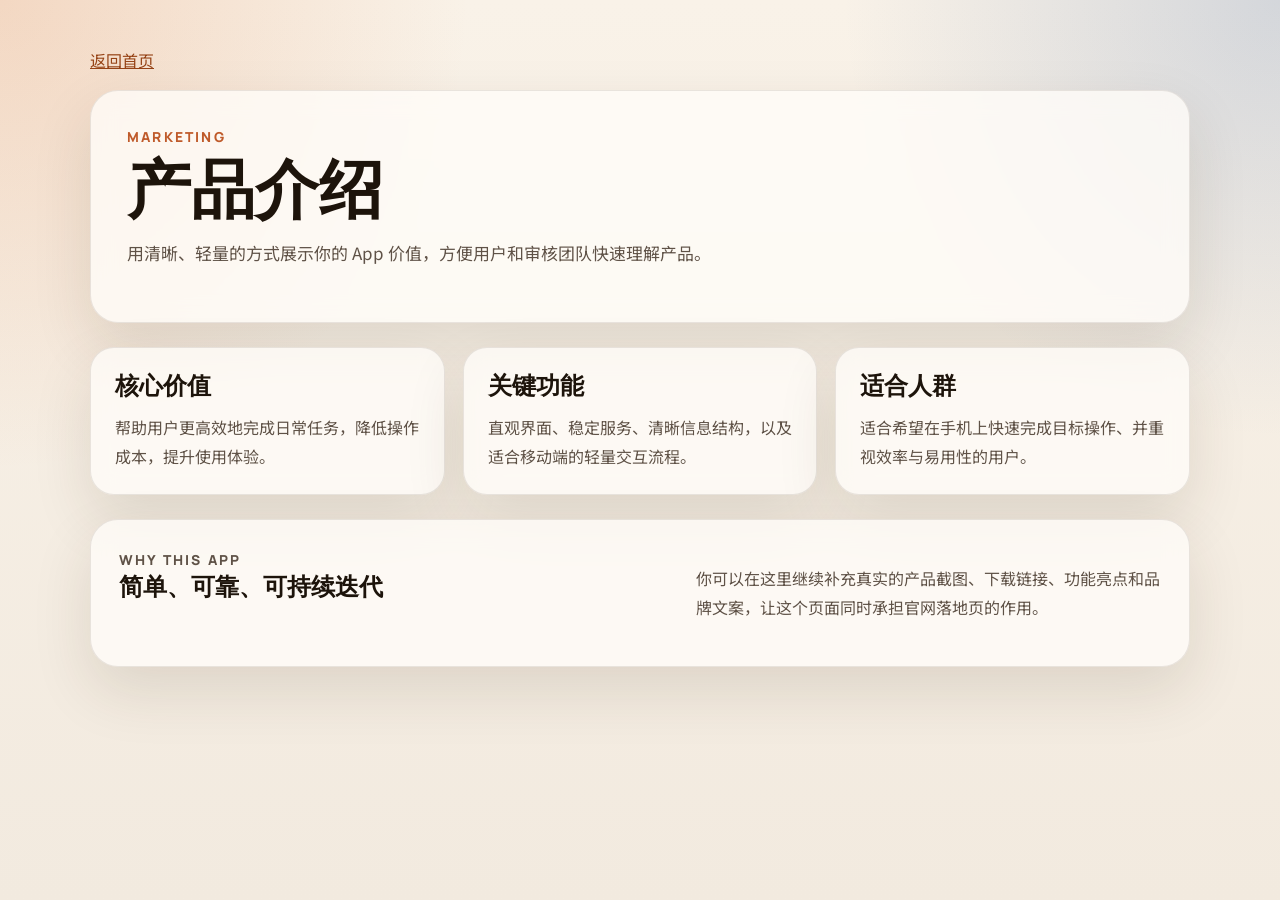
==== marketing.html @ 6fd3459d "Initial support site" ====
<!DOCTYPE html>
<html lang="zh-CN">
<head>
  <meta charset="UTF-8">
  <meta name="viewport" content="width=device-width, initial-scale=1.0">
  <title>产品介绍 | RWoody Labs</title>
  <meta name="description" content="Product marketing page for apps by RWoody Labs.">
  <link rel="preconnect" href="https://fonts.googleapis.com">
  <link rel="preconnect" href="https://fonts.gstatic.com" crossorigin>
  <link href="https://fonts.googleapis.com/css2?family=Manrope:wght@400;500;700;800&family=Noto+Sans+SC:wght@400;500;700&display=swap" rel="stylesheet">
  <link rel="stylesheet" href="styles.css">
</head>
<body>
  <main class="shell inner-page">
    <a class="back-link" href="/index.html">返回首页</a>
    <section class="page-header">
      <p class="eyebrow">Marketing</p>
      <h1>产品介绍</h1>
      <p class="lead">用清晰、轻量的方式展示你的 App 价值，方便用户和审核团队快速理解产品。</p>
    </section>

    <section class="grid">
      <article class="card">
        <h2>核心价值</h2>
        <p>帮助用户更高效地完成日常任务，降低操作成本，提升使用体验。</p>
      </article>
      <article class="card">
        <h2>关键功能</h2>
        <p>直观界面、稳定服务、清晰信息结构，以及适合移动端的轻量交互流程。</p>
      </article>
      <article class="card">
        <h2>适合人群</h2>
        <p>适合希望在手机上快速完成目标操作、并重视效率与易用性的用户。</p>
      </article>
    </section>

    <section class="feature-band">
      <div>
        <p class="eyebrow">Why This App</p>
        <h2>简单、可靠、可持续迭代</h2>
      </div>
      <p>你可以在这里继续补充真实的产品截图、下载链接、功能亮点和品牌文案，让这个页面同时承担官网落地页的作用。</p>
    </section>
  </main>
</body>
</html>
---- styles.css ----
:root {
  --bg: #f6efe4;
  --bg-strong: radial-gradient(circle at top left, rgba(222, 122, 61, 0.22), transparent 30%),
    radial-gradient(circle at top right, rgba(44, 90, 160, 0.18), transparent 28%),
    linear-gradient(180deg, #f9f2e8 0%, #f2eadf 100%);
  --surface: rgba(255, 253, 249, 0.78);
  --surface-border: rgba(53, 36, 19, 0.1);
  --text: #1d140b;
  --muted: #5f5247;
  --accent: #bf5a2a;
  --accent-dark: #964316;
  --shadow: 0 24px 60px rgba(61, 39, 18, 0.12);
}

* {
  box-sizing: border-box;
}

body {
  margin: 0;
  min-height: 100vh;
  font-family: "Noto Sans SC", sans-serif;
  color: var(--text);
  background: var(--bg-strong);
}

a {
  color: var(--accent-dark);
}

.shell {
  width: min(1100px, calc(100% - 32px));
  margin: 0 auto;
  padding: 48px 0 72px;
}

.hero,
.page-header,
.card,
.feature-band {
  backdrop-filter: blur(12px);
  background: var(--surface);
  border: 1px solid var(--surface-border);
  box-shadow: var(--shadow);
}

.hero,
.page-header {
  border-radius: 28px;
  padding: 36px;
}

.hero h1,
.page-header h1,
.feature-band h2,
.card h2 {
  margin: 0;
  font-family: "Manrope", sans-serif;
  line-height: 1.05;
}

.hero h1,
.page-header h1 {
  font-size: clamp(2.6rem, 5vw, 4.8rem);
  margin-top: 8px;
}

.eyebrow {
  margin: 0;
  font-family: "Manrope", sans-serif;
  font-size: 0.86rem;
  font-weight: 800;
  letter-spacing: 0.16em;
  text-transform: uppercase;
  color: var(--accent);
}

.lead {
  max-width: 780px;
  font-size: 1.06rem;
  line-height: 1.8;
  color: var(--muted);
}

.hero-actions {
  display: flex;
  flex-wrap: wrap;
  gap: 12px;
  margin-top: 28px;
}

.button {
  display: inline-flex;
  align-items: center;
  justify-content: center;
  min-height: 48px;
  padding: 0 18px;
  border-radius: 999px;
  border: 1px solid rgba(150, 67, 22, 0.18);
  color: var(--accent-dark);
  text-decoration: none;
  background: rgba(255, 255, 255, 0.5);
}

.button.primary {
  background: var(--accent);
  color: #fffaf3;
}

.grid {
  display: grid;
  grid-template-columns: repeat(3, minmax(0, 1fr));
  gap: 18px;
  margin-top: 24px;
}

.grid.single {
  grid-template-columns: 1fr;
}

.card {
  border-radius: 24px;
  padding: 24px;
}

.card p {
  margin-bottom: 0;
  line-height: 1.8;
  color: var(--muted);
}

.back-link {
  display: inline-block;
  margin-bottom: 18px;
}

.inner-page .page-header {
  margin-bottom: 24px;
}

.feature-band {
  display: grid;
  grid-template-columns: 1.2fr 1fr;
  gap: 20px;
  margin-top: 24px;
  border-radius: 28px;
  padding: 28px;
}

.feature-band p {
  line-height: 1.8;
  color: var(--muted);
}

.prose h2 {
  margin-top: 24px;
  font-size: 1.3rem;
}

@media (max-width: 900px) {
  .grid,
  .feature-band {
    grid-template-columns: 1fr;
  }

  .hero,
  .page-header,
  .card,
  .feature-band {
    border-radius: 22px;
  }
}
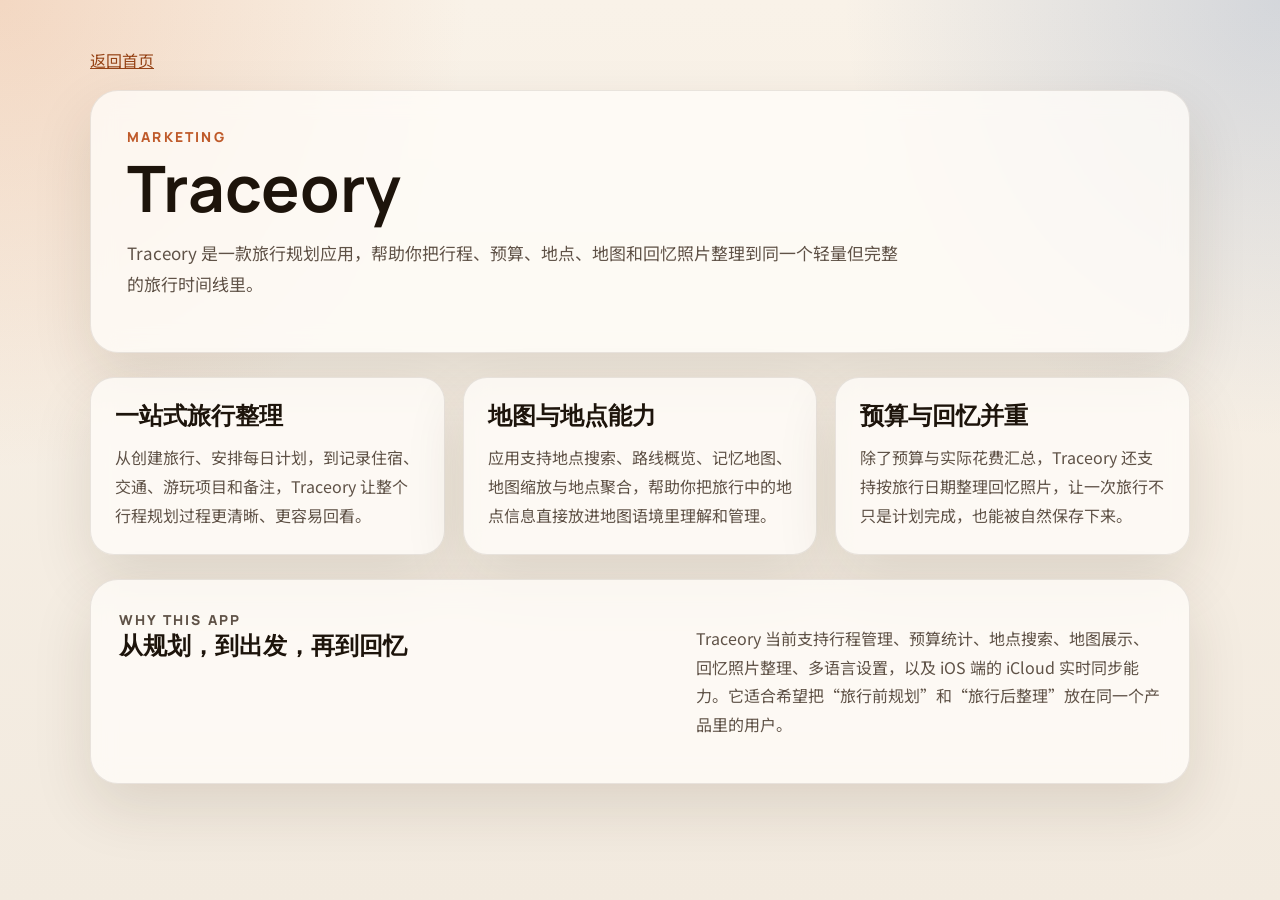
==== commit 9cfbdcf6: "update site content" ====
--- a/marketing.html
+++ b/marketing.html
@@ -15,31 +15,31 @@
     <a class="back-link" href="/index.html">返回首页</a>
     <section class="page-header">
       <p class="eyebrow">Marketing</p>
-      <h1>产品介绍</h1>
-      <p class="lead">用清晰、轻量的方式展示你的 App 价值，方便用户和审核团队快速理解产品。</p>
+      <h1>Traceory</h1>
+      <p class="lead">Traceory 是一款旅行规划应用，帮助你把行程、预算、地点、地图和回忆照片整理到同一个轻量但完整的旅行时间线里。</p>
     </section>
 
     <section class="grid">
       <article class="card">
-        <h2>核心价值</h2>
-        <p>帮助用户更高效地完成日常任务，降低操作成本，提升使用体验。</p>
+        <h2>一站式旅行整理</h2>
+        <p>从创建旅行、安排每日计划，到记录住宿、交通、游玩项目和备注，Traceory 让整个行程规划过程更清晰、更容易回看。</p>
       </article>
       <article class="card">
-        <h2>关键功能</h2>
-        <p>直观界面、稳定服务、清晰信息结构，以及适合移动端的轻量交互流程。</p>
+        <h2>地图与地点能力</h2>
+        <p>应用支持地点搜索、路线概览、记忆地图、地图缩放与地点聚合，帮助你把旅行中的地点信息直接放进地图语境里理解和管理。</p>
       </article>
       <article class="card">
-        <h2>适合人群</h2>
-        <p>适合希望在手机上快速完成目标操作、并重视效率与易用性的用户。</p>
+        <h2>预算与回忆并重</h2>
+        <p>除了预算与实际花费汇总，Traceory 还支持按旅行日期整理回忆照片，让一次旅行不只是计划完成，也能被自然保存下来。</p>
       </article>
     </section>
 
     <section class="feature-band">
       <div>
         <p class="eyebrow">Why This App</p>
-        <h2>简单、可靠、可持续迭代</h2>
+        <h2>从规划，到出发，再到回忆</h2>
       </div>
-      <p>你可以在这里继续补充真实的产品截图、下载链接、功能亮点和品牌文案，让这个页面同时承担官网落地页的作用。</p>
+      <p>Traceory 当前支持行程管理、预算统计、地点搜索、地图展示、回忆照片整理、多语言设置，以及 iOS 端的 iCloud 实时同步能力。它适合希望把“旅行前规划”和“旅行后整理”放在同一个产品里的用户。</p>
     </section>
   </main>
 </body>
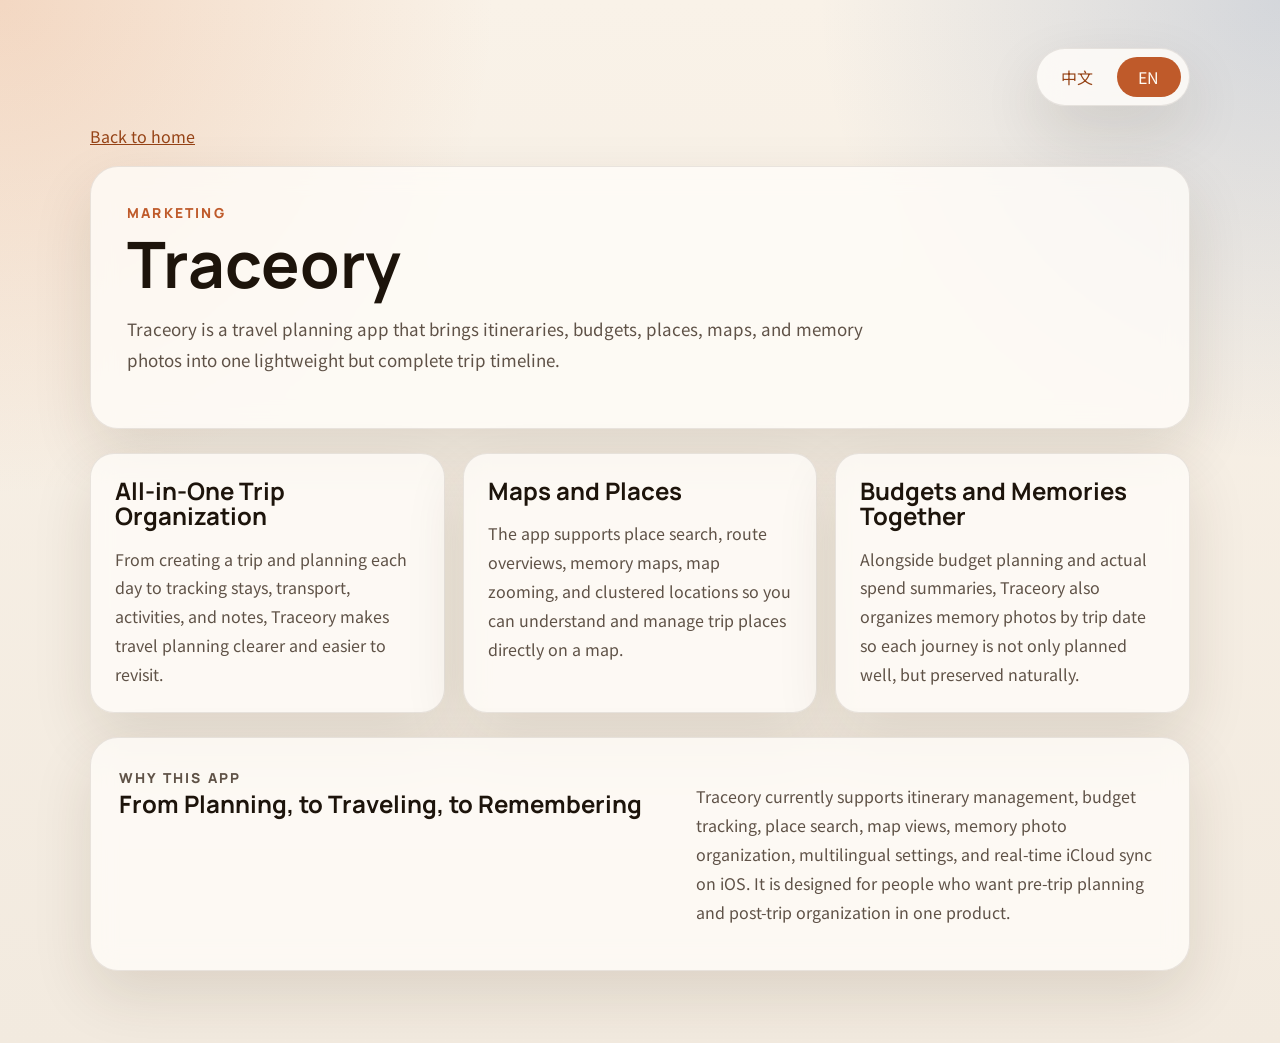
==== commit 3309c979: "Add bilingual support and update Traceory privacy policy" ====
--- a/marketing.html
+++ b/marketing.html
@@ -4,43 +4,50 @@
   <meta charset="UTF-8">
   <meta name="viewport" content="width=device-width, initial-scale=1.0">
   <title>产品介绍 | RWoody Labs</title>
-  <meta name="description" content="Product marketing page for apps by RWoody Labs.">
+  <meta name="description" content="RWoody Labs 应用的产品介绍页面。">
   <link rel="preconnect" href="https://fonts.googleapis.com">
   <link rel="preconnect" href="https://fonts.gstatic.com" crossorigin>
   <link href="https://fonts.googleapis.com/css2?family=Manrope:wght@400;500;700;800&family=Noto+Sans+SC:wght@400;500;700&display=swap" rel="stylesheet">
-  <link rel="stylesheet" href="styles.css">
+  <link rel="stylesheet" href="styles.css?v=20260812">
 </head>
-<body>
+<body data-page="marketing">
   <main class="shell inner-page">
-    <a class="back-link" href="/index.html">返回首页</a>
+    <div class="topbar">
+      <div class="language-toggle" aria-label="Language switcher">
+        <button type="button" data-language="zh" aria-pressed="false">中文</button>
+        <button type="button" data-language="en" aria-pressed="false">EN</button>
+      </div>
+    </div>
+    <a class="back-link" href="/index.html" data-i18n="backLink">返回首页</a>
     <section class="page-header">
-      <p class="eyebrow">Marketing</p>
-      <h1>Traceory</h1>
-      <p class="lead">Traceory 是一款旅行规划应用，帮助你把行程、预算、地点、地图和回忆照片整理到同一个轻量但完整的旅行时间线里。</p>
+      <p class="eyebrow" data-i18n="eyebrow">产品介绍</p>
+      <h1 data-i18n="pageTitle">Traceory</h1>
+      <p class="lead" data-i18n="lead">Traceory 是一款旅行规划应用，帮助你把行程、预算、地点、地图和回忆照片整理到同一个轻量但完整的旅行时间线里。</p>
     </section>
 
     <section class="grid">
       <article class="card">
-        <h2>一站式旅行整理</h2>
-        <p>从创建旅行、安排每日计划，到记录住宿、交通、游玩项目和备注，Traceory 让整个行程规划过程更清晰、更容易回看。</p>
+        <h2 data-i18n="card1Title">一站式旅行整理</h2>
+        <p data-i18n="card1Body">从创建旅行、安排每日计划，到记录住宿、交通、游玩项目和备注，Traceory 让整个行程规划过程更清晰、更容易回看。</p>
       </article>
       <article class="card">
-        <h2>地图与地点能力</h2>
-        <p>应用支持地点搜索、路线概览、记忆地图、地图缩放与地点聚合，帮助你把旅行中的地点信息直接放进地图语境里理解和管理。</p>
+        <h2 data-i18n="card2Title">地图与地点能力</h2>
+        <p data-i18n="card2Body">应用支持地点搜索、路线概览、记忆地图、地图缩放与地点聚合，帮助你把旅行中的地点信息直接放进地图语境里理解和管理。</p>
       </article>
       <article class="card">
-        <h2>预算与回忆并重</h2>
-        <p>除了预算与实际花费汇总，Traceory 还支持按旅行日期整理回忆照片，让一次旅行不只是计划完成，也能被自然保存下来。</p>
+        <h2 data-i18n="card3Title">预算与回忆并重</h2>
+        <p data-i18n="card3Body">除了预算与实际花费汇总，Traceory 还支持按旅行日期整理回忆照片，让一次旅行不只是计划完成，也能被自然保存下来。</p>
       </article>
     </section>
 
     <section class="feature-band">
       <div>
-        <p class="eyebrow">Why This App</p>
-        <h2>从规划，到出发，再到回忆</h2>
+        <p class="eyebrow" data-i18n="bandEyebrow">为什么选择它</p>
+        <h2 data-i18n="bandTitle">从规划，到出发，再到回忆</h2>
       </div>
-      <p>Traceory 当前支持行程管理、预算统计、地点搜索、地图展示、回忆照片整理、多语言设置，以及 iOS 端的 iCloud 实时同步能力。它适合希望把“旅行前规划”和“旅行后整理”放在同一个产品里的用户。</p>
+      <p data-i18n="bandBody">Traceory 当前支持行程管理、预算统计、地点搜索、地图展示、回忆照片整理、多语言设置，以及 iOS 端的 iCloud 实时同步能力。它适合希望把“旅行前规划”和“旅行后整理”放在同一个产品里的用户。</p>
     </section>
   </main>
+  <script src="script.js?v=20260812"></script>
 </body>
 </html>
--- a/styles.css
+++ b/styles.css
@@ -28,6 +28,10 @@
   color: var(--accent-dark);
 }
 
+button {
+  font: inherit;
+}
+
 .shell {
   width: min(1100px, calc(100% - 32px));
   margin: 0 auto;
@@ -87,6 +91,39 @@
   flex-wrap: wrap;
   gap: 12px;
   margin-top: 28px;
+}
+
+.topbar {
+  display: flex;
+  justify-content: flex-end;
+  margin-bottom: 18px;
+}
+
+.language-toggle {
+  display: inline-flex;
+  gap: 8px;
+  padding: 8px;
+  border-radius: 999px;
+  border: 1px solid var(--surface-border);
+  background: rgba(255, 253, 249, 0.82);
+  backdrop-filter: blur(12px);
+  box-shadow: var(--shadow);
+}
+
+.language-toggle button {
+  min-width: 64px;
+  min-height: 40px;
+  padding: 0 14px;
+  border: 0;
+  border-radius: 999px;
+  color: var(--accent-dark);
+  background: transparent;
+  cursor: pointer;
+}
+
+.language-toggle button.active {
+  background: var(--accent);
+  color: #fffaf3;
 }
 
 .button {
@@ -129,6 +166,13 @@
   color: var(--muted);
 }
 
+.email-line {
+  display: flex;
+  flex-wrap: wrap;
+  gap: 6px;
+  align-items: baseline;
+}
+
 .back-link {
   display: inline-block;
   margin-bottom: 18px;
@@ -157,10 +201,25 @@
   font-size: 1.3rem;
 }
 
+.prose ul {
+  margin: 12px 0 0;
+  padding-left: 1.25rem;
+  color: var(--muted);
+}
+
+.prose li {
+  line-height: 1.8;
+  margin-top: 6px;
+}
+
 @media (max-width: 900px) {
   .grid,
   .feature-band {
     grid-template-columns: 1fr;
+  }
+
+  .topbar {
+    justify-content: center;
   }
 
   .hero,
